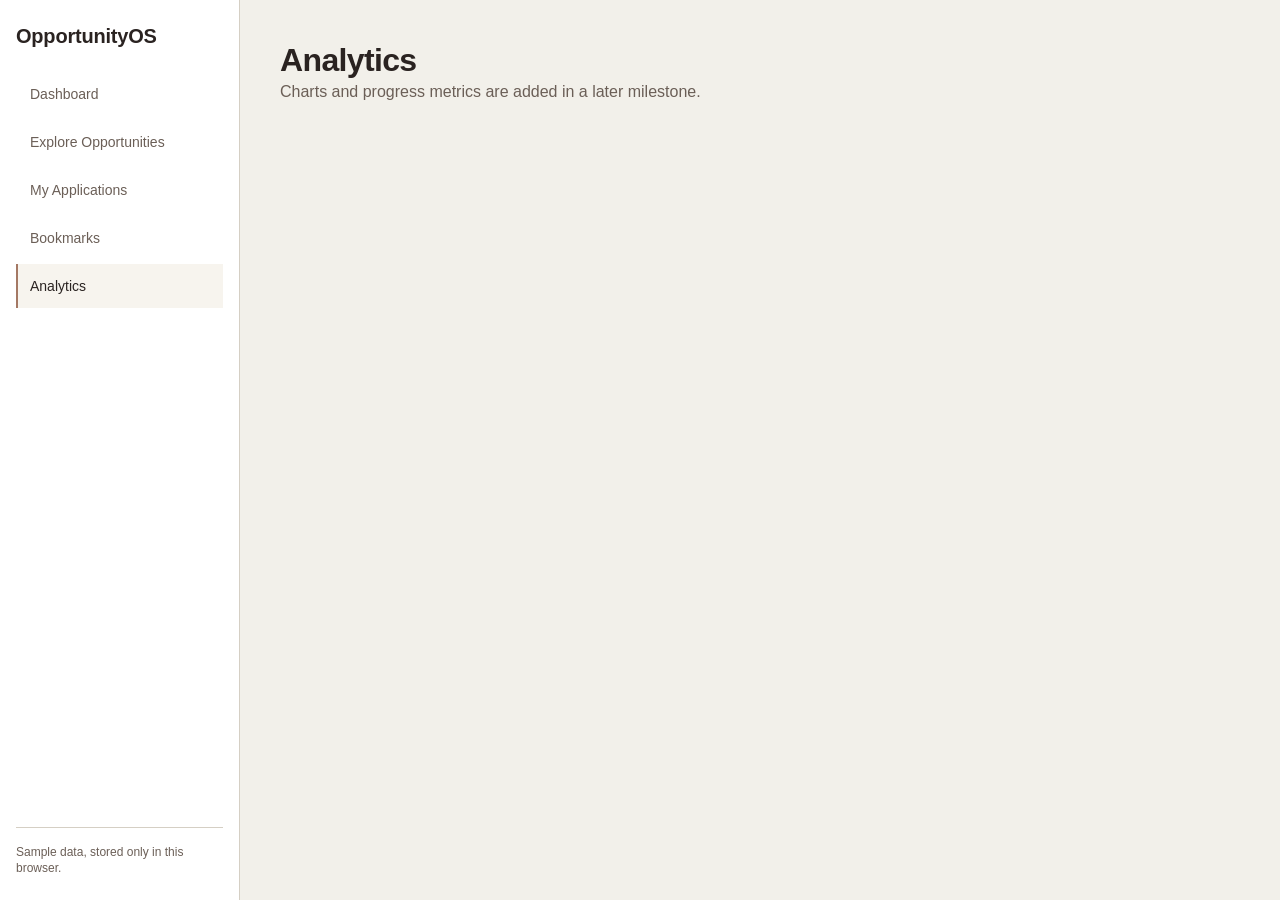
==== analytics.html @ f0fb1f3c "feat(layout): add responsive shell with sidebar and mobile drawer to all pages Give the five pages o" ====
<!DOCTYPE html>
<html lang="en">
  <head>
    <meta charset="UTF-8" />
    <meta name="viewport" content="width=device-width, initial-scale=1" />
    <title>Analytics | OpportunityOS</title>
    <meta
      name="description"
      content="Review your application progress with charts built from your own saved data."
    />

    <!-- The stylesheet uses Inter and JetBrains Mono when they are available
         and falls back to system fonts otherwise, so the site works offline.
         Optional: to load the real webfonts, uncomment these three lines.
    <link rel="preconnect" href="https://fonts.googleapis.com" />
    <link rel="preconnect" href="https://fonts.gstatic.com" crossorigin />
    <link
      href="https://fonts.googleapis.com/css2?family=Inter:wght@400;500;600&family=JetBrains+Mono:wght@400;500&display=swap"
      rel="stylesheet"
    />
    -->

    <link rel="stylesheet" href="CSS/style.css" />
  </head>

  <body>
    <!-- First focusable element on every page: lets keyboard users jump
         straight past the navigation. -->
    <a class="skip-link" href="#main-content">Skip to content</a>

    <!-- Compact top bar. Only visible below 1024px, where the sidebar is a
         drawer instead of a permanent column. -->
    <header class="app-header">
      <button
        class="menu-toggle"
        type="button"
        data-menu-toggle
        aria-controls="app-sidebar"
        aria-expanded="false"
        aria-label="Open navigation menu"
      >
        <svg
          width="18"
          height="14"
          viewBox="0 0 18 14"
          fill="none"
          aria-hidden="true"
          focusable="false"
        >
          <path
            d="M0 1h18M0 7h18M0 13h18"
            stroke="currentColor"
            stroke-width="1.5"
          />
        </svg>
      </button>

      <a class="app-header__brand" href="index.html">OpportunityOS</a>
    </header>

    <div class="app-layout">
      <!-- Main navigation. A drawer below 1024px, a 240px fixed column above. -->
      <aside class="sidebar" id="app-sidebar" aria-label="Main navigation">
        <div class="sidebar__top">
          <a class="sidebar__brand" href="index.html">OpportunityOS</a>

          <button
            class="sidebar__close"
            type="button"
            data-menu-close
            aria-label="Close navigation menu"
          >
            <svg
              width="16"
              height="16"
              viewBox="0 0 16 16"
              fill="none"
              aria-hidden="true"
              focusable="false"
            >
              <path
                d="M2 2l12 12M14 2L2 14"
                stroke="currentColor"
                stroke-width="1.5"
              />
            </svg>
          </button>
        </div>

        <nav class="sidebar__nav">
          <ul class="nav-list">
            <li>
              <a class="nav-link" href="index.html"
                >Dashboard</a
              >
            </li>
            <li>
              <a class="nav-link" href="explore.html">Explore Opportunities</a>
            </li>
            <li>
              <a class="nav-link" href="applications.html">My Applications</a>
            </li>
            <li>
              <a class="nav-link" href="bookmarks.html">Bookmarks</a>
            </li>
            <li>
              <a class="nav-link" href="analytics.html" aria-current="page">Analytics</a>
            </li>
          </ul>
        </nav>

        <p class="sidebar__note text-small text-muted">
          Sample data, stored only in this browser.
        </p>
      </aside>

      <main class="page" id="main-content">
        <h1>Analytics</h1>
        <p class="text-muted">
          Charts and progress metrics are added in a later milestone.
        </p>
      </main>
    </div>

    <!-- Dimmed backdrop for the open drawer; clicking it closes the drawer. -->
    <div class="overlay" data-overlay></div>

    <script src="js/app.js" defer></script>
  </body>
</html>
---- CSS/style.css ----
/* ==========================================================================
   OpportunityOS — main stylesheet
   --------------------------------------------------------------------------
   Milestone 1: design tokens, reset and base typography only.
   Layout, components and page styles are added in later milestones.

   How this file is organised (read top to bottom):

     1. Design tokens — structure   (spacing, layout, type, borders, layering)
     2. Design tokens — colour      (THE ONLY PLACE WITH COLOUR VALUES)
     3. Reset                       (predictable starting point for browsers)
     4. Page base                   (font settings for the whole page)
     5. Typography                  (headings, paragraphs, text utilities)
     6. Focus, selection, motion    (keyboard and reduced-motion behaviour)
     7. Responsive token overrides  (breakpoints at 768px and 1024px)
     8. Application shell           (header, sidebar, drawer, page container)
     9. Responsive shell behaviour  (drawer below 1024px, fixed sidebar above)

   Important rules for later milestones:
     * Never write a colour value (hex, rgb, hsl) outside section 2.
       Every style must use a var(--color-...) token instead.
     * This stylesheet is mobile-first: the base rules describe the mobile
       layout, and the only media queries use min-width (768px, 1024px).
   ========================================================================== */


/* ==========================================================================
   1. Design tokens — structure
   --------------------------------------------------------------------------
   These values never change when the colour palette changes.
   They come from the approved wireframe design system: an 8px rhythm with a
   4px micro step, sharp 0px corners, 1px structural borders and no shadows.
   ========================================================================== */

:root {
  /* --- Spacing scale (4px sub-grid, 8px rhythm) ------------------------ */
  --space-1: 4px;   /* micro alignment      */
  --space-2: 8px;   /* tight gaps           */
  --space-3: 12px;  /* compact padding      */
  --space-4: 16px;  /* default spacing unit */
  --space-5: 24px;  /* card padding         */
  --space-6: 32px;  /* section spacing      */
  --space-7: 40px;  /* large separation     */
  --space-8: 48px;  /* biggest separation   */

  /* --- Layout ---------------------------------------------------------- */
  --sidebar-width: 240px;  /* fixed side navigation on desktop */
  --gutter: 16px;          /* space between grid columns       */
  --page-margin: 16px;     /* outer page margin                */
  --container-max: 1440px; /* maximum content width            */

  /* --- Font families ---------------------------------------------------
     Inter and JetBrains Mono are listed first. If they are not installed and
     no webfont is loaded, the system fallbacks are used, so the site always
     works without an internet connection.                                */
  --font-sans: "Inter", -apple-system, BlinkMacSystemFont, "Segoe UI", Roboto,
    Arial, sans-serif;
  --font-mono: "JetBrains Mono", Consolas, "Courier New", monospace;

  /* --- Font sizes (mobile values; scaled up in section 7) -------------- */
  --fs-display: 24px;
  --fs-h1: 20px;
  --fs-h2: 18px;
  --fs-h3: 15px;
  --fs-body-lg: 16px;
  --fs-body: 14px;
  --fs-small: 12px;
  --fs-label: 11px;

  /* --- Line heights (aligned to the 4px vertical rhythm) --------------- */
  --lh-display: 32px;
  --lh-h1: 28px;
  --lh-h2: 24px;
  --lh-h3: 20px;
  --lh-body-lg: 24px;
  --lh-body: 20px;
  --lh-small: 16px;
  --lh-label: 14px;

  /* --- Letter spacing --------------------------------------------------- */
  --ls-display: -0.01em;
  --ls-h1: -0.01em;
  --ls-label: 0.02em;

  /* --- Font weights ----------------------------------------------------- */
  --fw-regular: 400;
  --fw-medium: 500;
  --fw-semibold: 600;

  /* --- Structure constants ---------------------------------------------- */
  --radius: 0px;         /* every corner is sharp                */
  --border: 1px;         /* standard structural border           */
  --border-strong: 2px;  /* focus ring, modal outline            */
  --duration: 150ms;     /* standard interaction transition      */

  /* --- Layering --------------------------------------------------------- */
  --z-header: 80;   /* sticky mobile header              */
  --z-overlay: 90;  /* backdrop behind the mobile drawer */
  --z-drawer: 100;  /* the sliding side navigation       */
  --z-modal: 200;   /* dialogs above everything else     */
  --z-skip: 300;    /* the "skip to content" link        */
}


/* ==========================================================================
   2. Design tokens — colour
   --------------------------------------------------------------------------
   ALL colour values for the project live in this section, and nowhere else.
   To change the whole site's look, change these declarations only.

   Final approved brand palette:
     Mocha Mousse   #a47864  — brand accent: decorative fills, borders,
                               icons and chart elements
     Ethereal Blue  #add4e0  — informational surfaces and highlights
     Moonlit Grey   #f2f0ea  — page canvas
   Supporting neutrals (approved) plus --color-accent-strong (#7a5644), the
   darker Mocha shade that is safe for small text and button labels.
   ========================================================================== */

:root {
  /* --- Surfaces -------------------------------------------------------- */
  --color-canvas: #f2f0ea;        /* Moonlit Grey: page background       */
  --color-surface: #ffffff;       /* cards, panels, inputs, table body   */
  --color-surface-alt: #ebe7de;   /* table headers, zebra rows, disabled */
  --color-surface-hover: #f7f4ee; /* hovered rows, links and nav items   */
  --color-tint: #add4e0;          /* Ethereal Blue: highlight surfaces   */

  /* --- Text and icons --------------------------------------------------- */
  --color-ink: #2a2321;           /* headings and body text              */
  --color-ink-muted: #6b5f57;     /* secondary labels, meta, placeholder */

  /* --- Lines and borders ------------------------------------------------ */
  --color-line: #d5cfc4;          /* default 1px borders and dividers    */
  --color-line-strong: #8b8175;   /* input borders, emphasis outlines    */

  /* --- Brand accent ----------------------------------------------------- */
  --color-accent: #a47864;        /* Mocha Mousse: decorative fills and
                                     large accents (3.4:1 on canvas, so it
                                     is never used for small text)        */
  --color-accent-strong: #7a5644; /* accessible Mocha: primary button
                                     fills and small accent text
                                     (6.5:1 on canvas)                    */

  /* --- Text colours for filled surfaces ---------------------------------- */
  --color-on-accent: #ffffff;     /* label on --color-accent-strong      */
  --color-on-tint: #2a2321;       /* text on Ethereal Blue (8.9:1)       */
  --color-overlay: rgba(42, 35, 33, 0.4); /* dims the page behind the drawer */

  /* --- Interaction ------------------------------------------------------- */
  --color-focus: #7a5644;         /* 2px focus-visible outline           */
}


/* ==========================================================================
   2b. Wireframe palette — documentation only, not active
   --------------------------------------------------------------------------
   The approved Stitch wireframes are grayscale. The declarations below
   reproduce that wireframe stage using the same token names, so the project
   report can show a before/after comparison.

   To preview the wireframe look: comment out the brand values in section 2
   and uncomment the corresponding declarations below (or copy this whole
   :root block over section 2, then undo with Git).

   :root {
     --color-canvas: #ffffff;
     --color-surface: #ffffff;
     --color-surface-alt: #e2e4e8;
     --color-tint: #f4f5f7;
     --color-ink: #121212;
     --color-ink-muted: #5a5d62;
     --color-line: #e2e4e8;
     --color-line-strong: #8c9097;
     --color-accent: #121212;
     --color-accent-strong: #121212;
     --color-on-accent: #ffffff;
     --color-on-tint: #121212;
     --color-focus: #121212;
   }
   ========================================================================== */


/* ==========================================================================
   3. Reset
   --------------------------------------------------------------------------
   A short, modern reset so spacing and sizing behave the same in every
   browser. Nothing here is visual design — only predictability.
   ========================================================================== */

*,
*::before,
*::after {
  box-sizing: border-box;
}

body,
h1,
h2,
h3,
h4,
p,
figure,
blockquote,
dl,
dd {
  margin: 0;
}

/* Lists are used for navigation and card lists, never as bulleted prose. */
ul,
ol {
  margin: 0;
  padding: 0;
  list-style: none;
}

img,
svg,
video {
  display: block;
  max-width: 100%;
  height: auto;
}

/* Form controls must inherit the page font instead of the browser default. */
button,
input,
select,
textarea {
  font: inherit;
  color: inherit;
}

button {
  background: none;
  border: 0;
  padding: 0;
  cursor: pointer;
}

/* Links are styled per component in later milestones (e.g. a .link class). */
a {
  color: inherit;
  text-decoration: none;
}


/* ==========================================================================
   4. Page base
   --------------------------------------------------------------------------
   Sets the canvas colour, the default text colour and the base font size of
   the document. Everything else builds on these three decisions.
   ========================================================================== */

html {
  font-size: 16px;
  -webkit-text-size-adjust: 100%;
}

body {
  background-color: var(--color-canvas);
  color: var(--color-ink);
  font-family: var(--font-sans);
  font-size: var(--fs-body-lg);
  font-weight: var(--fw-regular);
  line-height: var(--lh-body-lg);
  -webkit-font-smoothing: antialiased;
  -moz-osx-font-smoothing: grayscale;
}


/* ==========================================================================
   5. Typography
   --------------------------------------------------------------------------
   Headings and paragraphs use the token scale directly. The utility classes
   at the end of this section are the small set of text styles that pages and
   components will reuse.
   ========================================================================== */

h1,
h2,
h3,
h4 {
  font-weight: var(--fw-semibold);
  color: var(--color-ink);
}

h1 {
  font-size: var(--fs-display);
  line-height: var(--lh-display);
  letter-spacing: var(--ls-display);
}

h2 {
  font-size: var(--fs-h1);
  line-height: var(--lh-h1);
  letter-spacing: var(--ls-h1);
}

h3 {
  font-size: var(--fs-h2);
  line-height: var(--lh-h2);
}

h4 {
  font-size: var(--fs-h3);
  line-height: var(--lh-h3);
}

p {
  font-size: var(--fs-body-lg);
  line-height: var(--lh-body-lg);
}

small {
  font-size: var(--fs-small);
  line-height: var(--lh-small);
}

strong {
  font-weight: var(--fw-semibold);
}

/* --- Text utilities ---------------------------------------------------- */

/* Large page-level title. */
.text-display {
  font-size: var(--fs-display);
  line-height: var(--lh-display);
  letter-spacing: var(--ls-display);
  font-weight: var(--fw-semibold);
}

/* Normal body copy, slightly smaller than the default paragraph size. */
.text-body {
  font-size: var(--fs-body);
  line-height: var(--lh-body);
}

/* Smaller supporting copy. */
.text-small {
  font-size: var(--fs-small);
  line-height: var(--lh-small);
}

/* Uppercase technical label: badges, table headers and filter chips. */
.text-label {
  font-size: var(--fs-label);
  line-height: var(--lh-label);
  letter-spacing: var(--ls-label);
  font-weight: var(--fw-medium);
  text-transform: uppercase;
}

/* Secondary, less important text. */
.text-muted {
  color: var(--color-ink-muted);
}

/* Monospace text for metrics and technical keys. */
.text-mono {
  font-family: var(--font-mono);
  font-size: var(--fs-small);
  line-height: var(--lh-small);
}

/* Numbers that must line up in columns (table cells, chart values). */
.num {
  font-family: var(--font-mono);
  font-variant-numeric: tabular-nums;
}


/* ==========================================================================
   6. Focus, selection, motion
   --------------------------------------------------------------------------
   Keyboard users must always be able to see where they are. The 2px outline
   mirrors the wireframe's 2px focus border and only appears for keyboard
   navigation (not mouse clicks), thanks to :focus-visible.
   ========================================================================== */

:focus-visible {
  outline: var(--border-strong) solid var(--color-focus);
  outline-offset: 2px;
}

::selection {
  background-color: var(--color-tint);
  color: var(--color-on-tint);
}

/* Respect the operating system's reduced-motion setting. */
@media (prefers-reduced-motion: reduce) {
  *,
  *::before,
  *::after {
    transition-duration: 0.01ms;
    animation-duration: 0.01ms;
    animation-iteration-count: 1;
  }

  html {
    scroll-behavior: auto;
  }
}


/* ==========================================================================
   7. Responsive token overrides
   --------------------------------------------------------------------------
   Mobile-first: the base rules above describe the mobile layout. Only two
   breakpoints exist, as required by the project brief.

     Mobile  : below 768px  — 4 columns, 16px gutter, 16px margins
     Tablet  : 768px+       — 8 columns, 16px gutter, 24px margins
     Desktop : 1024px+      — 12 columns, 24px gutter, 40px margins,
                              plus the persistent 240px sidebar
   ========================================================================== */

/* --- Tablet: 768px and above ------------------------------------------ */
@media (min-width: 768px) {
  :root {
    --gutter: 16px;
    --page-margin: 24px;

    --fs-h1: 22px;
    --lh-h1: 28px;
  }
}

/* --- Desktop: 1024px and above ---------------------------------------- */
@media (min-width: 1024px) {
  :root {
    --gutter: 24px;
    --page-margin: 40px;

    --fs-display: 32px;
    --lh-display: 40px;
    --ls-display: -0.02em;

    --fs-h1: 24px;
    --lh-h1: 32px;

    --fs-h2: 20px;
    --lh-h2: 28px;
  }
}


/* ==========================================================================
   8. Application shell
   --------------------------------------------------------------------------
   Every page shares the same shell:

     .skip-link    first focusable element; jumps to the page content
     .app-header   compact top bar with the menu button (hidden on desktop)
     .sidebar      the main navigation; off-canvas on small screens
     .overlay      dims the page while the drawer is open
     .page         the content container for each page

   Mobile-first: this section describes the phone layout. The desktop grid and
   the permanently visible sidebar are in section 9.
   ========================================================================== */

/* --- Skip link -------------------------------------------------------- */

/* Hidden above the viewport until it receives keyboard focus, so keyboard
   users can jump past the navigation without seeing it otherwise. */
.skip-link {
  position: fixed;
  top: var(--space-2);
  left: var(--space-2);
  z-index: var(--z-skip);
  padding: var(--space-2) var(--space-4);
  background-color: var(--color-surface);
  color: var(--color-ink);
  border: var(--border) solid var(--color-line-strong);
  font-size: var(--fs-body);
  transform: translateY(-200%);
}

.skip-link:focus {
  transform: translateY(0);
}

/* --- Mobile header ---------------------------------------------------- */

.app-header {
  position: sticky;
  top: 0;
  z-index: var(--z-header);
  display: flex;
  align-items: center;
  gap: var(--space-3);
  min-height: 56px;
  padding: 0 var(--page-margin);
  background-color: var(--color-surface);
  border-bottom: var(--border) solid var(--color-line);
}

/* The hamburger button. 40x40px keeps it a comfortable touch target. */
.menu-toggle {
  display: inline-flex;
  align-items: center;
  justify-content: center;
  width: 40px;
  height: 40px;
  color: var(--color-ink);
  border: var(--border) solid var(--color-line);
  background-color: var(--color-surface);
}

.menu-toggle:hover {
  border-color: var(--color-line-strong);
  background-color: var(--color-surface-hover);
}

.app-header__brand {
  font-size: var(--fs-h3);
  font-weight: var(--fw-semibold);
  letter-spacing: var(--ls-h1);
  color: var(--color-ink);
}

/* --- Sidebar ---------------------------------------------------------- */

/* Off-canvas by default: parked just outside the left edge of the screen.
   `visibility: hidden` also removes it from the tab order while closed. */
.sidebar {
  position: fixed;
  top: 0;
  bottom: 0;
  left: 0;
  z-index: var(--z-drawer);
  display: flex;
  flex-direction: column;
  gap: var(--space-5);
  width: var(--sidebar-width);
  padding: var(--space-5) var(--space-4);
  overflow-y: auto;
  background-color: var(--color-surface);
  border-right: var(--border) solid var(--color-line);
  transform: translateX(-100%);
  visibility: hidden;
  /* While closed the panel must never catch a click, even for the brief
     moment it is still sliding out. */
  pointer-events: none;
  transition: transform var(--duration) ease-out,
    visibility var(--duration) ease-out;
}

/* `drawer-open` is added to <body> by js/app.js. */
body.drawer-open .sidebar {
  transform: translateX(0);
  visibility: visible;
  pointer-events: auto;
}

/* Stop the page behind the drawer from scrolling while it is open. */
body.drawer-open {
  overflow: hidden;
}

.sidebar__top {
  display: flex;
  align-items: center;
  justify-content: space-between;
  gap: var(--space-2);
}

.sidebar__brand {
  font-size: var(--fs-h2);
  font-weight: var(--fw-semibold);
  letter-spacing: var(--ls-h1);
  color: var(--color-ink);
}

/* The drawer's close button. Hidden on desktop, where the sidebar is fixed. */
.sidebar__close {
  display: inline-flex;
  align-items: center;
  justify-content: center;
  width: 36px;
  height: 36px;
  color: var(--color-ink-muted);
  border: var(--border) solid var(--color-line);
  background-color: var(--color-surface);
}

.sidebar__close:hover {
  color: var(--color-ink);
  border-color: var(--color-line-strong);
  background-color: var(--color-surface-hover);
}

.nav-list {
  display: flex;
  flex-direction: column;
  gap: var(--space-1);
}

/* Nav links are 44px tall for comfortable touch use, and the 2px left border
   is the active marker (transparent when inactive so text never shifts). */
.nav-link {
  display: flex;
  align-items: center;
  min-height: 44px;
  padding: var(--space-2) var(--space-3);
  border-left: var(--border-strong) solid transparent;
  color: var(--color-ink-muted);
  font-size: var(--fs-body);
  line-height: var(--lh-body);
}

.nav-link:hover {
  background-color: var(--color-surface-hover);
  color: var(--color-ink);
}

/* The current page, marked in the HTML with aria-current="page". */
.nav-link[aria-current="page"] {
  border-left-color: var(--color-accent);
  background-color: var(--color-surface-hover);
  color: var(--color-ink);
  font-weight: var(--fw-medium);
}

/* Small note at the bottom of the sidebar, pushed down with margin-top: auto. */
.sidebar__note {
  margin-top: auto;
  padding-top: var(--space-4);
  border-top: var(--border) solid var(--color-line);
}

/* --- Overlay ---------------------------------------------------------- */

/* The dim layer behind the drawer. It is only displayed while the drawer is
   open, so it never blocks clicks on the page when closed. */
.overlay {
  position: fixed;
  inset: 0;
  z-index: var(--z-overlay);
  display: none;
  background-color: var(--color-overlay);
  border: 0;
}

body.drawer-open .overlay {
  display: block;
}

/* --- Page container --------------------------------------------------- */

.page {
  padding: var(--space-6) var(--page-margin) var(--space-8);
}


/* ==========================================================================
   9. Responsive shell behaviour
   --------------------------------------------------------------------------
   Below 1024px the sidebar is a drawer opened from the header.
   At 1024px and above the header and close button disappear, and the sidebar
   becomes a permanent 240px column beside the page content.
   ========================================================================== */

@media (min-width: 1024px) {
  /* No hamburger needed: the navigation is always visible. */
  .app-header {
    display: none;
  }

  /* Two columns: fixed-width navigation, then the flexible content area.
     minmax(0, 1fr) stops long content from forcing the grid wider. */
  .app-layout {
    display: grid;
    grid-template-columns: var(--sidebar-width) minmax(0, 1fr);
    min-height: 100vh;
  }

  /* Back into the normal flow: a sticky column instead of a sliding panel.
     align-self: start is required for position: sticky inside a grid. */
  .sidebar {
    position: sticky;
    top: 0;
    align-self: start;
    height: 100vh;
    width: auto;
    transform: none;
    visibility: visible;
    pointer-events: auto;
  }

  .sidebar__close {
    display: none;
  }

  .overlay {
    display: none;
  }

  /* If the drawer class is left over from the mobile view, ignore it here. */
  body.drawer-open {
    overflow: auto;
  }

  .page {
    padding-top: var(--space-7);
  }
}
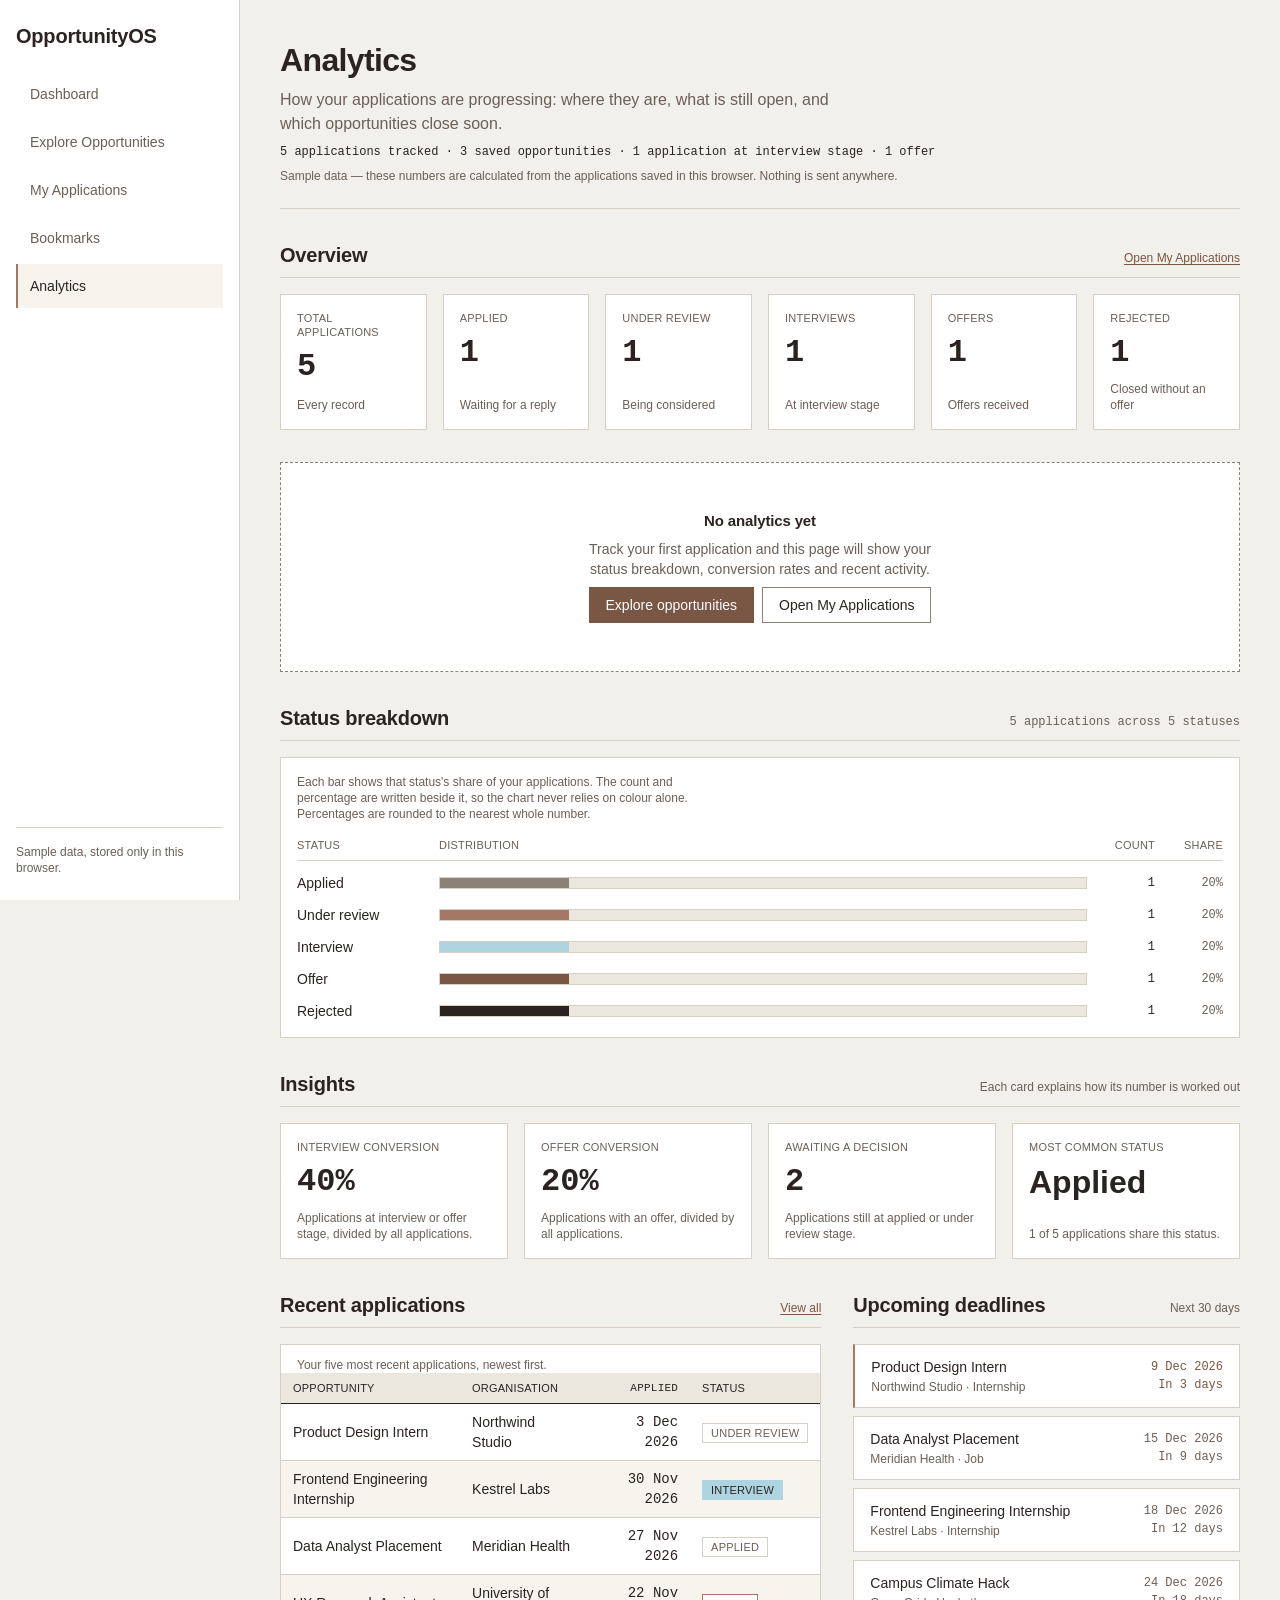
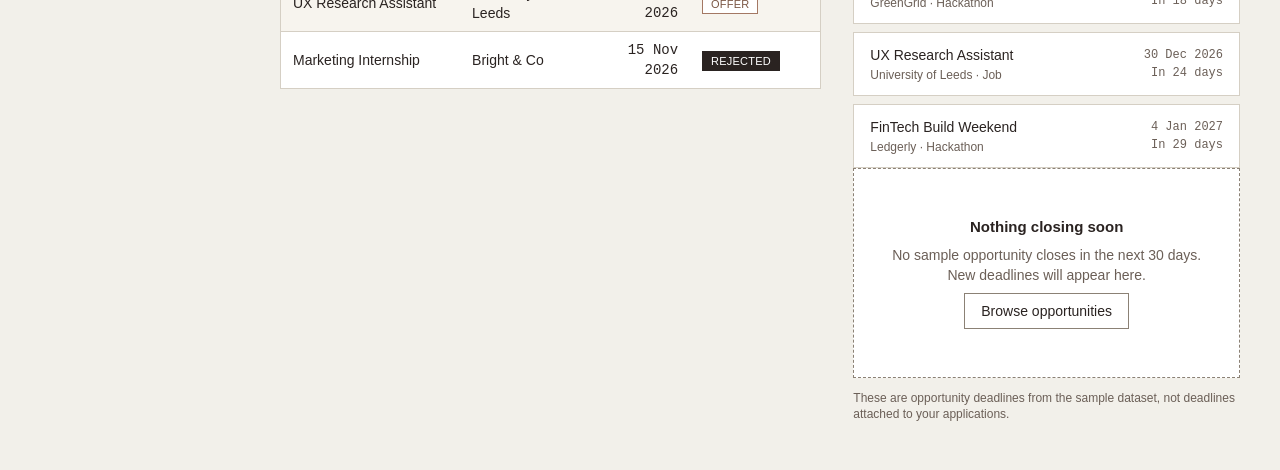
==== commit b2b9fd04: "feat(analytics): add application insights and progress dashboard Add a sixth page that calculates it" ====
--- a/analytics.html
+++ b/analytics.html
@@ -115,16 +115,237 @@
       </aside>
 
       <main class="page" id="main-content">
-        <h1>Analytics</h1>
-        <p class="text-muted">
-          Charts and progress metrics are added in a later milestone.
-        </p>
+        <!-- Every number, bar and row below is written by the analytics module
+             in js/app.js from the shared application store. -->
+        <div class="analytics" id="analytics">
+          <!-- A. Heading ------------------------------------------------ -->
+          <section class="welcome" aria-labelledby="analytics-title">
+            <h1 class="welcome__title" id="analytics-title">Analytics</h1>
+
+            <p class="welcome__text">
+              How your applications are progressing: where they are, what is
+              still open, and which opportunities close soon.
+            </p>
+
+            <p class="analytics__summary" id="analytics-summary" role="status" aria-live="polite">
+              Loading your progress…
+            </p>
+
+            <p class="text-small text-muted">
+              Sample data — these numbers are calculated from the applications
+              saved in this browser. Nothing is sent anywhere.
+            </p>
+          </section>
+
+          <!-- B. Overview statistics ------------------------------------ -->
+          <section aria-labelledby="analytics-overview-title">
+            <div class="section-head">
+              <h2 class="section-head__title" id="analytics-overview-title">
+                Overview
+              </h2>
+              <a class="section-head__link" href="applications.html"
+                >Open My Applications</a
+              >
+            </div>
+
+            <ul class="analytics-stat-grid">
+              <li class="card stat">
+                <p class="stat__label text-label">Total applications</p>
+                <p class="stat__value num" id="analytics-total">0</p>
+                <p class="stat__note text-small text-muted">Every record</p>
+              </li>
+
+              <li class="card stat">
+                <p class="stat__label text-label">Applied</p>
+                <p class="stat__value num" id="analytics-applied">0</p>
+                <p class="stat__note text-small text-muted">Waiting for a reply</p>
+              </li>
+
+              <li class="card stat">
+                <p class="stat__label text-label">Under review</p>
+                <p class="stat__value num" id="analytics-review">0</p>
+                <p class="stat__note text-small text-muted">Being considered</p>
+              </li>
+
+              <li class="card stat">
+                <p class="stat__label text-label">Interviews</p>
+                <p class="stat__value num" id="analytics-interview">0</p>
+                <p class="stat__note text-small text-muted">At interview stage</p>
+              </li>
+
+              <li class="card stat">
+                <p class="stat__label text-label">Offers</p>
+                <p class="stat__value num" id="analytics-offer">0</p>
+                <p class="stat__note text-small text-muted">Offers received</p>
+              </li>
+
+              <li class="card stat">
+                <p class="stat__label text-label">Rejected</p>
+                <p class="stat__value num" id="analytics-rejected">0</p>
+                <p class="stat__note text-small text-muted">Closed without an offer</p>
+              </li>
+            </ul>
+          </section>
+
+          <!-- C. No applications at all --------------------------------- -->
+          <div class="empty" id="analytics-empty" hidden>
+            <h2 class="empty__title">No analytics yet</h2>
+            <p class="empty__text">
+              Track your first application and this page will show your status
+              breakdown, conversion rates and recent activity.
+            </p>
+            <div class="btn-group">
+              <a class="btn btn--primary" href="explore.html"
+                >Explore opportunities</a
+              >
+              <a class="btn btn--secondary" href="applications.html"
+                >Open My Applications</a
+              >
+            </div>
+          </div>
+
+          <!-- D. Status breakdown chart -------------------------------- -->
+          <section id="analytics-chart-section" aria-labelledby="chart-title">
+            <div class="section-head">
+              <h2 class="section-head__title" id="chart-title">
+                Status breakdown
+              </h2>
+              <p class="result-count" id="chart-summary" role="status" aria-live="polite"></p>
+            </div>
+
+            <div class="chart-panel">
+              <p class="chart__caption" id="chart-caption">
+                Each bar shows that status's share of your applications. The
+                count and percentage are written beside it, so the chart never
+                relies on colour alone. Percentages are rounded to the nearest
+                whole number.
+              </p>
+
+              <!-- Column headings, hidden on phones where every row is
+                   labelled individually. -->
+              <div class="chart__head" aria-hidden="true">
+                <span>Status</span>
+                <span>Distribution</span>
+                <span class="chart__num">Count</span>
+                <span class="chart__num">Share</span>
+              </div>
+
+              <ul class="chart" id="status-chart" aria-describedby="chart-caption"></ul>
+            </div>
+          </section>
+
+          <!-- E. Insights ---------------------------------------------- -->
+          <section id="analytics-insights-section" aria-labelledby="insights-title">
+            <div class="section-head">
+              <h2 class="section-head__title" id="insights-title">
+                Insights
+              </h2>
+              <span class="text-small text-muted"
+                >Each card explains how its number is worked out</span
+              >
+            </div>
+
+            <ul class="insight-grid">
+              <li class="card insight">
+                <p class="insight__label text-label">Interview conversion</p>
+                <p class="insight__value num" id="insight-interview">—</p>
+                <p class="insight__note text-small text-muted">
+                  Applications at interview or offer stage, divided by all
+                  applications.
+                </p>
+              </li>
+
+              <li class="card insight">
+                <p class="insight__label text-label">Offer conversion</p>
+                <p class="insight__value num" id="insight-offer">—</p>
+                <p class="insight__note text-small text-muted">
+                  Applications with an offer, divided by all applications.
+                </p>
+              </li>
+
+              <li class="card insight">
+                <p class="insight__label text-label">Awaiting a decision</p>
+                <p class="insight__value num" id="insight-awaiting">0</p>
+                <p class="insight__note text-small text-muted">
+                  Applications still at applied or under review stage.
+                </p>
+              </li>
+
+              <li class="card insight">
+                <p class="insight__label text-label">Most common status</p>
+                <p class="insight__value" id="insight-common">—</p>
+                <p class="insight__note text-small text-muted" id="insight-common-note">
+                  The status the largest number of your applications share.
+                </p>
+              </li>
+            </ul>
+          </section>
+
+          <!-- F. Recent applications and upcoming deadlines ------------ -->
+          <div class="analytics-columns">
+            <section aria-labelledby="analytics-recent-title">
+              <div class="section-head">
+                <h2 class="section-head__title" id="analytics-recent-title">
+                  Recent applications
+                </h2>
+                <a class="section-head__link" href="applications.html"
+                  >View all</a
+                >
+              </div>
+
+              <div class="table-wrap" id="analytics-recent-wrap">
+                <table class="table table--compact">
+                  <caption class="table__caption">
+                    Your five most recent applications, newest first.
+                  </caption>
+                  <thead>
+                    <tr>
+                      <th scope="col">Opportunity</th>
+                      <th scope="col">Organisation</th>
+                      <th scope="col" class="table__num">Applied</th>
+                      <th scope="col">Status</th>
+                    </tr>
+                  </thead>
+                  <tbody id="analytics-recent-body"></tbody>
+                </table>
+              </div>
+            </section>
+
+            <section aria-labelledby="analytics-deadlines-title">
+              <div class="section-head">
+                <h2 class="section-head__title" id="analytics-deadlines-title">
+                  Upcoming deadlines
+                </h2>
+                <span class="text-small text-muted">Next 30 days</span>
+              </div>
+
+              <ul class="deadline-list" id="analytics-deadline-list"></ul>
+
+              <div class="empty" id="analytics-deadlines-empty" hidden>
+                <h3 class="empty__title">Nothing closing soon</h3>
+                <p class="empty__text">
+                  No sample opportunity closes in the next 30 days. New
+                  deadlines will appear here.
+                </p>
+                <a class="btn btn--secondary" href="explore.html"
+                  >Browse opportunities</a
+                >
+              </div>
+
+              <p class="text-small text-muted analytics__note">
+                These are opportunity deadlines from the sample dataset, not
+                deadlines attached to your applications.
+              </p>
+            </section>
+          </div>
+        </div>
       </main>
     </div>
 
     <!-- Dimmed backdrop for the open drawer; clicking it closes the drawer. -->
     <div class="overlay" data-overlay></div>
 
+    <script src="js/data.js" defer></script>
     <script src="js/app.js" defer></script>
   </body>
 </html>
--- a/CSS/style.css
+++ b/CSS/style.css
@@ -15,6 +15,12 @@
      7. Responsive token overrides  (breakpoints at 768px and 1024px)
      8. Application shell           (header, sidebar, drawer, page container)
      9. Responsive shell behaviour  (drawer below 1024px, fixed sidebar above)
+    10. UI components              (buttons, badges, chips, forms, cards,
+                                    tables, empty states, placeholders, modal)
+    11. Dashboard                  (welcome block, stat grid, columns,
+                                    deadline rows)
+    12. Explore                    (filter bar, card grid, modal details,
+                                    bookmark toast)
 
    Important rules for later milestones:
      * Never write a colour value (hex, rgb, hsl) outside section 2.
@@ -545,8 +551,10 @@
   /* While closed the panel must never catch a click, even for the brief
      moment it is still sliding out. */
   pointer-events: none;
-  transition: transform var(--duration) ease-out,
-    visibility var(--duration) ease-out;
+  /* Only the transform is animated. visibility flips immediately in both
+     directions so the panel is focusable the moment it opens, and its links
+     leave the tab order the moment it closes. */
+  transition: transform var(--duration) ease-out;
 }
 
 /* `drawer-open` is added to <body> by js/app.js. */
@@ -708,3 +716,1779 @@
     padding-top: var(--space-7);
   }
 }
+
+
+/* ==========================================================================
+   10. UI components
+   --------------------------------------------------------------------------
+   Reusable building blocks used by every page. Nothing here is page specific,
+   and nothing here declares a colour: every value comes from the tokens in
+   sections 1 and 2.
+
+   Components in this section:
+     10.1 Buttons
+     10.2 Badges
+     10.3 Filter chips
+     10.4 Form controls
+     10.5 Cards and panels
+     10.6 Tables
+     10.7 Empty states
+     10.8 Placeholder boxes
+     10.9 Modal
+
+   House rules for all of them: sharp 0px corners, 1px structural borders,
+   no box-shadows, generous touch targets, and a visible keyboard focus style
+   (the shared :focus-visible outline from section 6).
+   ========================================================================== */
+
+
+/* --------------------------------------------------------------------------
+   10.1 Buttons
+   --------------------------------------------------------------------------
+   Markup:
+     <button class="btn btn--primary" type="button">Save</button>
+
+   Four variants: primary, secondary, tertiary (ghost), and disabled.
+   A .btn also works on <a> when an action is really a link.
+   -------------------------------------------------------------------------- */
+
+.btn {
+  display: inline-flex;
+  align-items: center;
+  justify-content: center;
+  gap: var(--space-2);
+  min-height: 36px;
+  padding: 0 var(--space-4);
+  border: var(--border) solid transparent;
+  font-family: inherit;
+  font-size: var(--fs-body);
+  line-height: var(--lh-body);
+  font-weight: var(--fw-medium);
+  text-align: center;
+  white-space: nowrap;
+  transition: background-color var(--duration), border-color var(--duration),
+    color var(--duration);
+}
+
+/* Primary: the main action on a screen. Mocha Mousse at its accessible
+   strength, with white text (6.5:1 contrast). */
+.btn--primary {
+  background-color: var(--color-accent-strong);
+  border-color: var(--color-accent-strong);
+  color: var(--color-on-accent);
+}
+
+.btn--primary:hover {
+  background-color: var(--color-ink);
+  border-color: var(--color-ink);
+}
+
+/* Secondary: an alternative action. Outlined, so it never competes with the
+   primary button. */
+.btn--secondary {
+  background-color: var(--color-surface);
+  border-color: var(--color-line-strong);
+  color: var(--color-ink);
+}
+
+.btn--secondary:hover {
+  background-color: var(--color-surface-hover);
+  border-color: var(--color-ink);
+}
+
+/* Tertiary: low emphasis, for the third action in a group or a toolbar. */
+.btn--tertiary {
+  background-color: transparent;
+  border-color: transparent;
+  color: var(--color-ink-muted);
+}
+
+.btn--tertiary:hover {
+  background-color: var(--color-surface-hover);
+  color: var(--color-ink);
+}
+
+/* Destructive actions (remove, delete) stay monochrome: an ink outline that
+   inverts on hover. No new colour is introduced just for danger. */
+.btn--danger {
+  background-color: var(--color-surface);
+  border-color: var(--color-ink);
+  color: var(--color-ink);
+}
+
+.btn--danger:hover {
+  background-color: var(--color-ink);
+  color: var(--color-surface);
+}
+
+/* Disabled: still readable (4.9:1), but clearly inert and unclickable. */
+.btn:disabled,
+.btn.is-disabled {
+  background-color: var(--color-surface-alt);
+  border-color: var(--color-line);
+  color: var(--color-ink-muted);
+  cursor: not-allowed;
+}
+
+/* Pointer feedback is suppressed on disabled buttons. */
+.btn:disabled:hover,
+.btn.is-disabled:hover {
+  background-color: var(--color-surface-alt);
+  border-color: var(--color-line);
+  color: var(--color-ink-muted);
+}
+
+/* Full-width button, useful in narrow layouts and modal footers on phones. */
+.btn--block {
+  width: 100%;
+}
+
+/* A row of buttons that wraps instead of overflowing on small screens. */
+.btn-group {
+  display: flex;
+  flex-wrap: wrap;
+  gap: var(--space-2);
+  align-items: center;
+}
+
+
+/* --------------------------------------------------------------------------
+   10.2 Badges
+   --------------------------------------------------------------------------
+   Small uppercase status labels, also used for application stages later.
+
+   Markup:
+     <span class="badge badge--info">Closing soon</span>
+   -------------------------------------------------------------------------- */
+
+.badge {
+  display: inline-flex;
+  align-items: center;
+  gap: var(--space-1);
+  padding: 2px var(--space-2);
+  border: var(--border) solid var(--color-line);
+  background-color: var(--color-surface);
+  color: var(--color-ink-muted);
+  font-size: var(--fs-label);
+  line-height: var(--lh-label);
+  letter-spacing: var(--ls-label);
+  font-weight: var(--fw-medium);
+  text-transform: uppercase;
+  white-space: nowrap;
+}
+
+/* Neutral is the default look; the modifier makes the intent explicit. */
+.badge--neutral {
+  background-color: var(--color-surface);
+  border-color: var(--color-line);
+  color: var(--color-ink-muted);
+}
+
+/* Informational: Ethereal Blue surface with ink text (8.9:1). */
+.badge--info {
+  background-color: var(--color-tint);
+  border-color: var(--color-tint);
+  color: var(--color-on-tint);
+}
+
+/* Brand: Mocha Mousse border with the accessible Mocha text colour. */
+.badge--accent {
+  background-color: var(--color-surface);
+  border-color: var(--color-accent);
+  color: var(--color-accent-strong);
+}
+
+/* Strong: solid ink, for the most important state in a list. */
+.badge--strong {
+  background-color: var(--color-ink);
+  border-color: var(--color-ink);
+  color: var(--color-surface);
+}
+
+
+/* --------------------------------------------------------------------------
+   10.3 Filter chips
+   --------------------------------------------------------------------------
+   Chips are toggle buttons, so the selected state is stored in the HTML with
+   aria-pressed rather than in a class. Screen readers announce the state.
+
+   Markup:
+     <div class="chip-group" role="group" aria-label="Filters">
+       <button class="chip" type="button" aria-pressed="true">Internships</button>
+       <button class="chip" type="button" aria-pressed="false">Scholarships</button>
+     </div>
+   -------------------------------------------------------------------------- */
+
+.chip-group {
+  display: flex;
+  flex-wrap: wrap;
+  gap: var(--space-2);
+}
+
+.chip {
+  display: inline-flex;
+  align-items: center;
+  gap: var(--space-1);
+  min-height: 32px;
+  padding: 0 var(--space-3);
+  border: var(--border) solid var(--color-line);
+  background-color: var(--color-surface);
+  color: var(--color-ink-muted);
+  font-size: var(--fs-body);
+  line-height: var(--lh-body);
+  white-space: nowrap;
+  transition: background-color var(--duration), border-color var(--duration),
+    color var(--duration);
+}
+
+.chip:hover {
+  border-color: var(--color-line-strong);
+  color: var(--color-ink);
+}
+
+/* Selected chip: Ethereal Blue fill, Mocha outline, ink text. */
+.chip[aria-pressed="true"] {
+  background-color: var(--color-tint);
+  border-color: var(--color-accent);
+  color: var(--color-on-tint);
+  font-weight: var(--fw-medium);
+}
+
+
+/* --------------------------------------------------------------------------
+   10.4 Form controls
+   --------------------------------------------------------------------------
+   Text input, select, checkbox and radio, plus the label/hint wrapper that
+   keeps them consistent.
+
+   Markup:
+     <div class="field">
+       <label class="field__label" for="search">Search</label>
+       <input class="input" id="search" type="search" placeholder="Role or company" />
+       <p class="field__hint">Searches titles and organisations.</p>
+     </div>
+   -------------------------------------------------------------------------- */
+
+.field {
+  display: flex;
+  flex-direction: column;
+  gap: var(--space-2);
+}
+
+.field__label {
+  font-size: var(--fs-body);
+  line-height: var(--lh-body);
+  font-weight: var(--fw-medium);
+  color: var(--color-ink);
+}
+
+.field__hint {
+  font-size: var(--fs-small);
+  line-height: var(--lh-small);
+  color: var(--color-ink-muted);
+}
+
+/* Error text only appears alongside aria-invalid="true" on the control. */
+.field__error {
+  font-size: var(--fs-small);
+  line-height: var(--lh-small);
+  color: var(--color-accent-strong);
+  font-weight: var(--fw-medium);
+}
+
+/* Text input and select share one look: 36px tall, 1px strong border, and an
+   ink border plus the shared focus outline when focused.
+   The vertical padding is intentionally small so that the line height plus
+   padding stays under 36px and min-height decides the final height. */
+.input,
+.select {
+  width: 100%;
+  min-height: 36px;
+  padding: var(--space-1) var(--space-3);
+  border: var(--border) solid var(--color-line-strong);
+  background-color: var(--color-surface);
+  color: var(--color-ink);
+  font-family: inherit;
+  font-size: var(--fs-body);
+  line-height: var(--lh-body);
+  transition: border-color var(--duration), background-color var(--duration);
+}
+
+.input::placeholder {
+  color: var(--color-ink-muted);
+}
+
+.input:hover,
+.select:hover {
+  border-color: var(--color-ink);
+}
+
+.input:focus,
+.select:focus {
+  border-color: var(--color-ink);
+}
+
+/* The select keeps the native arrow, which is reliable and keyboard friendly. */
+.select {
+  padding-right: var(--space-5);
+  cursor: pointer;
+}
+
+/* Disabled controls are muted and obviously inert. */
+.input:disabled,
+.select:disabled {
+  background-color: var(--color-surface-alt);
+  border-color: var(--color-line);
+  color: var(--color-ink-muted);
+  cursor: not-allowed;
+}
+
+/* Invalid controls get a Mocha border and the error text below them. */
+.input[aria-invalid="true"],
+.select[aria-invalid="true"] {
+  border-color: var(--color-accent-strong);
+}
+
+/* --- Checkbox and radio ----------------------------------------------- */
+
+/* These keep the native control with accent-color, so the tick and dot are
+   drawn by the browser and are always correct, while still taking the brand
+   colour and the 16x16 size from the wireframe. */
+.choice {
+  display: flex;
+  align-items: flex-start;
+  gap: var(--space-2);
+  font-size: var(--fs-body);
+  line-height: var(--lh-body);
+}
+
+.choice__input {
+  flex: 0 0 auto;
+  width: 16px;
+  height: 16px;
+  margin: 2px 0 0;
+  accent-color: var(--color-accent-strong);
+  cursor: pointer;
+}
+
+.choice__label {
+  color: var(--color-ink);
+}
+
+.choice__input:disabled {
+  cursor: not-allowed;
+}
+
+.choice__input:disabled + .choice__label {
+  color: var(--color-ink-muted);
+}
+
+/* --- Laying out several fields ---------------------------------------- */
+
+/* One column on phones, two on tablets and up. */
+.form-grid {
+  display: grid;
+  grid-template-columns: 1fr;
+  gap: var(--space-4);
+}
+
+@media (min-width: 768px) {
+  .form-grid {
+    grid-template-columns: repeat(2, minmax(0, 1fr));
+  }
+}
+
+
+/* --------------------------------------------------------------------------
+   10.5 Cards and panels
+   --------------------------------------------------------------------------
+   Markup:
+     <article class="card">
+       <div class="card__header">
+         <h3 class="card__title">Product Design Intern</h3>
+         <span class="badge badge--accent">Internship</span>
+       </div>
+       <p class="card__meta">Remote — closes 20 Nov</p>
+     </article>
+   -------------------------------------------------------------------------- */
+
+.card {
+  padding: var(--space-5);
+  border: var(--border) solid var(--color-line);
+  background-color: var(--color-surface);
+}
+
+.card__header {
+  display: flex;
+  align-items: center;
+  justify-content: space-between;
+  gap: var(--space-3);
+  margin-bottom: var(--space-3);
+  padding-bottom: var(--space-3);
+  border-bottom: var(--border) solid var(--color-line);
+}
+
+.card__title {
+  font-size: var(--fs-h3);
+  line-height: var(--lh-h3);
+  font-weight: var(--fw-semibold);
+  color: var(--color-ink);
+}
+
+.card__meta {
+  font-size: var(--fs-small);
+  line-height: var(--lh-small);
+  color: var(--color-ink-muted);
+}
+
+.card__body {
+  font-size: var(--fs-body);
+  line-height: var(--lh-body);
+  color: var(--color-ink);
+}
+
+.card__footer {
+  display: flex;
+  flex-wrap: wrap;
+  align-items: center;
+  justify-content: space-between;
+  gap: var(--space-2);
+  margin-top: var(--space-4);
+  padding-top: var(--space-3);
+  border-top: var(--border) solid var(--color-line);
+}
+
+/* A flat panel for grouping content without the card's padding. */
+.panel {
+  padding: var(--space-4);
+  border: var(--border) solid var(--color-line);
+  background-color: var(--color-surface-alt);
+}
+
+/* Highlighted panel: Ethereal Blue with ink text. */
+.panel--tint {
+  background-color: var(--color-tint);
+  border-color: var(--color-tint);
+  color: var(--color-on-tint);
+}
+
+
+/* --------------------------------------------------------------------------
+   10.6 Tables
+   --------------------------------------------------------------------------
+   The wrapper scrolls horizontally on narrow screens so the page itself never
+   gains a horizontal scrollbar.
+
+   Markup:
+     <div class="table-wrap">
+       <table class="table">
+         <thead><tr><th scope="col">Role</th><th scope="col" class="table__num">Days</th></tr></thead>
+         <tbody><tr><td>Design Intern</td><td class="table__num">12</td></tr></tbody>
+       </table>
+     </div>
+   -------------------------------------------------------------------------- */
+
+.table-wrap {
+  width: 100%;
+  overflow-x: auto;
+  border: var(--border) solid var(--color-line);
+  background-color: var(--color-surface);
+}
+
+.table {
+  width: 100%;
+  border-collapse: collapse;
+  font-size: var(--fs-body);
+  line-height: var(--lh-body);
+  text-align: left;
+}
+
+.table th,
+.table td {
+  padding: var(--space-3) var(--space-4);
+  text-align: left;
+  vertical-align: middle;
+}
+
+/* Header row: tinted fill plus a 1px ink rule, straight from the wireframes. */
+.table thead th {
+  background-color: var(--color-surface-alt);
+  border-bottom: var(--border) solid var(--color-ink);
+  color: var(--color-ink);
+  font-size: var(--fs-label);
+  line-height: var(--lh-label);
+  letter-spacing: var(--ls-label);
+  font-weight: var(--fw-medium);
+  text-transform: uppercase;
+  white-space: nowrap;
+}
+
+.table tbody td {
+  border-bottom: var(--border) solid var(--color-line);
+  color: var(--color-ink);
+}
+
+/* No trailing divider under the final row. */
+.table tbody tr:last-child td {
+  border-bottom: 0;
+}
+
+/* Zebra striping keeps wide rows easy to follow. */
+.table tbody tr:nth-child(even) {
+  background-color: var(--color-surface-hover);
+}
+
+.table tbody tr:hover {
+  background-color: var(--color-surface-alt);
+}
+
+/* Right-aligned numbers in the monospace, tabular-figure style.
+   Written as .table .table__num so it outranks the base .table th rule. */
+.table .table__num {
+  text-align: right;
+  font-family: var(--font-mono);
+  font-variant-numeric: tabular-nums;
+}
+
+/* Tighter padding for dense lists. */
+.table--compact th,
+.table--compact td {
+  padding: var(--space-2) var(--space-3);
+}
+
+
+/* --------------------------------------------------------------------------
+   10.7 Empty states
+   --------------------------------------------------------------------------
+   Shown when a list, search or filter returns nothing.
+
+   Markup:
+     <div class="empty">
+       <h3 class="empty__title">No opportunities yet</h3>
+       <p class="empty__text">Adjust your filters to see more results.</p>
+       <button class="btn btn--secondary" type="button">Clear filters</button>
+     </div>
+   -------------------------------------------------------------------------- */
+
+.empty {
+  display: flex;
+  flex-direction: column;
+  align-items: center;
+  gap: var(--space-2);
+  padding: var(--space-8) var(--space-5);
+  border: var(--border) dashed var(--color-line-strong);
+  background-color: var(--color-surface);
+  text-align: center;
+}
+
+.empty__title {
+  font-size: var(--fs-h3);
+  line-height: var(--lh-h3);
+  font-weight: var(--fw-semibold);
+  color: var(--color-ink);
+}
+
+.empty__text {
+  max-width: 46ch;
+  font-size: var(--fs-body);
+  line-height: var(--lh-body);
+  color: var(--color-ink-muted);
+}
+
+
+/* --------------------------------------------------------------------------
+   10.8 Placeholder boxes
+   --------------------------------------------------------------------------
+   Stand-ins for images, charts and maps before real content exists. Both
+   treatments are pure CSS, so they need no image files.
+
+   Markup:
+     <div class="placeholder placeholder--x" role="img" aria-label="Chart placeholder"></div>
+     <div class="placeholder placeholder--hatch"></div>
+   -------------------------------------------------------------------------- */
+
+.placeholder {
+  position: relative;
+  display: flex;
+  align-items: center;
+  justify-content: center;
+  min-height: 120px;
+  border: var(--border) solid var(--color-line);
+  background-color: var(--color-surface-alt);
+  overflow: hidden;
+}
+
+/* Treatment 1: a single X corner to corner. The two gradients follow the box
+   diagonals, so the X scales with any width or height. */
+.placeholder--x {
+  background-image: linear-gradient(
+      to top right,
+      transparent calc(50% - 0.5px),
+      var(--color-line-strong) calc(50% - 0.5px),
+      var(--color-line-strong) calc(50% + 0.5px),
+      transparent calc(50% + 0.5px)
+    ),
+    linear-gradient(
+      to bottom right,
+      transparent calc(50% - 0.5px),
+      var(--color-line-strong) calc(50% - 0.5px),
+      var(--color-line-strong) calc(50% + 0.5px),
+      transparent calc(50% + 0.5px)
+    );
+}
+
+/* Treatment 2: diagonal hatch lines, 1px stroke on a 8px repeat. */
+.placeholder--hatch {
+  background-image: repeating-linear-gradient(
+    45deg,
+    transparent 0 7px,
+    var(--color-line) 7px 8px
+  );
+}
+
+/* Optional caption sitting on top of the pattern. */
+.placeholder__label {
+  position: relative;
+  padding: 2px var(--space-2);
+  background-color: var(--color-surface);
+  border: var(--border) solid var(--color-line);
+  font-size: var(--fs-label);
+  line-height: var(--lh-label);
+  letter-spacing: var(--ls-label);
+  font-weight: var(--fw-medium);
+  text-transform: uppercase;
+  color: var(--color-ink-muted);
+}
+
+
+/* --------------------------------------------------------------------------
+   10.9 Modal
+   --------------------------------------------------------------------------
+   Only the styles live here; the behaviour (open, close, focus trapping and
+   Escape) is added with the page scripts in a later milestone.
+
+   Markup:
+     <div class="modal" id="confirm" hidden>
+       <div class="modal__backdrop"></div>
+       <div class="modal__dialog" role="dialog" aria-modal="true" aria-labelledby="confirm-title">
+         <div class="modal__header">
+           <h2 class="modal__title" id="confirm-title">Remove bookmark?</h2>
+           <button class="modal__close" type="button" aria-label="Close dialog">Close</button>
+         </div>
+         <p class="modal__text">This only affects this browser.</p>
+         <div class="modal__footer">
+           <button class="btn btn--secondary" type="button">Cancel</button>
+           <button class="btn btn--primary" type="button">Remove</button>
+         </div>
+       </div>
+     </div>
+
+   The dialog is white with a 2px ink border, on a 40% ink backdrop, with no
+   blur and no shadow, exactly as the design system specifies.
+   -------------------------------------------------------------------------- */
+
+.modal {
+  position: fixed;
+  inset: 0;
+  z-index: var(--z-modal);
+  display: flex;
+  align-items: center;
+  justify-content: center;
+  padding: var(--space-4);
+}
+
+/* The hidden attribute must win over display: flex. */
+.modal[hidden] {
+  display: none;
+}
+
+.modal__backdrop {
+  position: absolute;
+  inset: 0;
+  background-color: var(--color-overlay);
+}
+
+.modal__dialog {
+  position: relative;
+  width: 100%;
+  max-width: 480px;
+  max-height: calc(100vh - var(--space-8));
+  overflow-y: auto;
+  padding: var(--space-5);
+  border: var(--border-strong) solid var(--color-ink);
+  background-color: var(--color-surface);
+}
+
+.modal__header {
+  display: flex;
+  align-items: flex-start;
+  justify-content: space-between;
+  gap: var(--space-3);
+  margin-bottom: var(--space-4);
+  padding-bottom: var(--space-3);
+  border-bottom: var(--border) solid var(--color-line);
+}
+
+.modal__title {
+  font-size: var(--fs-h2);
+  line-height: var(--lh-h2);
+  font-weight: var(--fw-semibold);
+  color: var(--color-ink);
+}
+
+.modal__close {
+  display: inline-flex;
+  align-items: center;
+  justify-content: center;
+  width: 36px;
+  height: 36px;
+  flex: 0 0 auto;
+  border: var(--border) solid var(--color-line);
+  background-color: var(--color-surface);
+  color: var(--color-ink-muted);
+  font-size: var(--fs-small);
+}
+
+.modal__close:hover {
+  border-color: var(--color-line-strong);
+  color: var(--color-ink);
+  background-color: var(--color-surface-hover);
+}
+
+.modal__text {
+  font-size: var(--fs-body);
+  line-height: var(--lh-body);
+  color: var(--color-ink-muted);
+}
+
+.modal__footer {
+  display: flex;
+  flex-wrap: wrap;
+  justify-content: flex-end;
+  gap: var(--space-2);
+  margin-top: var(--space-4);
+  padding-top: var(--space-4);
+  border-top: var(--border) solid var(--color-line);
+}
+
+/* Wider dialog and roomier padding once there is space for it. */
+@media (min-width: 768px) {
+  .modal__dialog {
+    max-width: 560px;
+    padding: var(--space-6);
+  }
+}
+
+/* The footer already wraps, so the buttons stack naturally on a narrow phone
+   without needing a desktop-first media query. */
+
+
+/* ==========================================================================
+   11. Dashboard
+   --------------------------------------------------------------------------
+   Layout for index.html only. The look of the individual pieces (cards,
+   tables, badges, buttons) still comes from section 10; this section adds the
+   page's own grid and a few small text blocks.
+
+   Mobile first: one column everywhere, two stats per row from 768px, four
+   stats per row and a two-column content area from 1024px.
+   ========================================================================== */
+
+/* The whole dashboard: a vertical stack of sections with even spacing. */
+.dashboard {
+  display: flex;
+  flex-direction: column;
+  gap: var(--space-6);
+  max-width: var(--container-max);
+}
+
+/* --- Welcome block ---------------------------------------------------- */
+
+.welcome {
+  display: flex;
+  flex-direction: column;
+  gap: var(--space-2);
+  padding-bottom: var(--space-5);
+  border-bottom: var(--border) solid var(--color-line);
+}
+
+.welcome__title {
+  max-width: 22ch;
+  color: var(--color-ink);
+}
+
+.welcome__text {
+  max-width: 62ch;
+  font-size: var(--fs-body-lg);
+  line-height: var(--lh-body-lg);
+  color: var(--color-ink-muted);
+}
+
+.welcome__actions {
+  margin-top: var(--space-3);
+}
+
+/* --- Section headings ------------------------------------------------- */
+
+/* One row: title on the left, an optional quiet link or note on the right. */
+.section-head {
+  display: flex;
+  flex-wrap: wrap;
+  align-items: baseline;
+  justify-content: space-between;
+  gap: var(--space-2);
+  margin-bottom: var(--space-4);
+  padding-bottom: var(--space-2);
+  border-bottom: var(--border) solid var(--color-line);
+}
+
+.section-head__title {
+  font-size: var(--fs-h2);
+  line-height: var(--lh-h2);
+  font-weight: var(--fw-semibold);
+  color: var(--color-ink);
+}
+
+/* "View all" style link: accessible Mocha, underlined so it is obvious. */
+.section-head__link {
+  font-size: var(--fs-small);
+  line-height: var(--lh-small);
+  font-weight: var(--fw-medium);
+  color: var(--color-accent-strong);
+  text-decoration: underline;
+  text-decoration-thickness: 1px;
+  text-underline-offset: 2px;
+}
+
+.section-head__link:hover {
+  color: var(--color-ink);
+}
+
+/* --- Stat tiles ------------------------------------------------------- */
+
+.stat-grid {
+  display: grid;
+  grid-template-columns: 1fr;
+  gap: var(--space-4);
+}
+
+/* .card.stat so this padding wins over the card default without !important. */
+.card.stat {
+  display: flex;
+  flex-direction: column;
+  gap: var(--space-2);
+  padding: var(--space-4);
+}
+
+.stat__label {
+  color: var(--color-ink-muted);
+}
+
+.stat__value {
+  font-size: var(--fs-display);
+  line-height: var(--lh-display);
+  font-weight: var(--fw-semibold);
+  color: var(--color-ink);
+}
+
+/* Pushes the caption to the bottom so all four tiles line up. */
+.stat__note {
+  margin-top: auto;
+}
+
+/* --- Two-column content area ------------------------------------------ */
+
+.dash-columns {
+  display: grid;
+  grid-template-columns: 1fr;
+  gap: var(--space-6);
+}
+
+/* Grid items default to min-width: auto, which lets a wide table push its
+   column wider than the screen. min-width: 0 lets the table scroll inside its
+   own .table-wrap instead of widening the page. */
+.dash-columns > * {
+  min-width: 0;
+}
+
+/* --- Deadline rows ---------------------------------------------------- */
+
+.deadline-list {
+  display: flex;
+  flex-direction: column;
+  gap: var(--space-2);
+}
+
+.deadline {
+  display: flex;
+  align-items: center;
+  justify-content: space-between;
+  gap: var(--space-3);
+  padding: var(--space-3) var(--space-4);
+  border: var(--border) solid var(--color-line);
+  background-color: var(--color-surface);
+}
+
+.deadline__main {
+  display: flex;
+  flex-direction: column;
+  gap: 2px;
+  min-width: 0;
+}
+
+.deadline__title {
+  font-size: var(--fs-body);
+  line-height: var(--lh-body);
+  font-weight: var(--fw-medium);
+  color: var(--color-ink);
+}
+
+.deadline__meta {
+  font-size: var(--fs-small);
+  line-height: var(--lh-small);
+  color: var(--color-ink-muted);
+}
+
+.deadline__date {
+  display: flex;
+  flex-direction: column;
+  align-items: flex-end;
+  gap: 2px;
+  flex: 0 0 auto;
+  font-family: var(--font-mono);
+  font-size: var(--fs-small);
+  line-height: var(--lh-small);
+  color: var(--color-ink-muted);
+  text-align: right;
+  white-space: nowrap;
+}
+
+/* Urgent rows are marked with a Mocha edge and a stronger countdown, not a
+   second colour. A 3.4:1 accent used as a decorative edge is fine. */
+.deadline--urgent {
+  border-left: var(--border-strong) solid var(--color-accent);
+}
+
+.deadline--urgent .deadline__date {
+  color: var(--color-accent-strong);
+  font-weight: var(--fw-medium);
+}
+
+/* --- Table caption ---------------------------------------------------- */
+
+/* The caption explains the table for screen readers; it is styled as quiet
+   supporting text rather than a headline. */
+.table__caption {
+  padding: var(--space-3) var(--space-4) 0;
+  text-align: left;
+  font-size: var(--fs-small);
+  line-height: var(--lh-small);
+  color: var(--color-ink-muted);
+}
+
+/* --- Breakpoints ------------------------------------------------------ */
+
+/* Tablet: two stats per row. */
+@media (min-width: 768px) {
+  .stat-grid {
+    grid-template-columns: repeat(2, minmax(0, 1fr));
+  }
+}
+
+/* Desktop: four stats per row, and applications beside deadlines. */
+@media (min-width: 1024px) {
+  .stat-grid {
+    grid-template-columns: repeat(4, minmax(0, 1fr));
+  }
+
+  .dash-columns {
+    grid-template-columns: minmax(0, 1.4fr) minmax(0, 1fr);
+  }
+}
+
+
+/* ==========================================================================
+   12. Explore
+   --------------------------------------------------------------------------
+   Layout for explore.html only. Cards, chips, inputs, buttons, the modal and
+   the empty state all come from section 10; this section adds the filter bar,
+   the card grid, the modal detail list and the bookmark confirmation.
+
+   Mobile first: one column everywhere, two columns from 768px, three from
+   1024px.
+   ========================================================================== */
+
+.explore {
+  display: flex;
+  flex-direction: column;
+  gap: var(--space-6);
+  max-width: var(--container-max);
+}
+
+/* --- Filter bar ------------------------------------------------------- */
+
+.filters {
+  display: flex;
+  flex-direction: column;
+  gap: var(--space-4);
+  padding: var(--space-4);
+  border: var(--border) solid var(--color-line);
+  background-color: var(--color-surface);
+}
+
+.filters__title {
+  margin: 0;
+}
+
+.filters__row {
+  display: grid;
+  grid-template-columns: 1fr;
+  gap: var(--space-3);
+}
+
+.filters__group {
+  display: flex;
+  flex-direction: column;
+  gap: var(--space-2);
+}
+
+.filters__group .field__label {
+  margin: 0;
+}
+
+/* The clear button sits on the left on phones and on the right once there is
+   room, matching the rest of the forms. */
+.filters__actions {
+  display: flex;
+  justify-content: flex-start;
+}
+
+/* --- Result count ----------------------------------------------------- */
+
+.result-count {
+  margin: 0;
+  font-family: var(--font-mono);
+  font-size: var(--fs-small);
+  line-height: var(--lh-small);
+  color: var(--color-ink-muted);
+}
+
+/* --- Opportunity cards ------------------------------------------------ */
+
+.opportunity-grid {
+  display: grid;
+  grid-template-columns: 1fr;
+  gap: var(--space-4);
+}
+
+/* The grid is hidden with the hidden attribute when nothing matches. */
+.opportunity-grid[hidden] {
+  display: none;
+}
+
+/* Grid items default to min-width: auto; this keeps long words from widening
+   the page on small screens. */
+.opportunity-grid > * {
+  min-width: 0;
+}
+
+.opportunity-card {
+  display: flex;
+  flex-direction: column;
+  gap: var(--space-2);
+  padding: var(--space-4);
+}
+
+.opportunity-card .card__header {
+  align-items: flex-start;
+  margin-bottom: var(--space-1);
+  padding-bottom: var(--space-2);
+}
+
+.opportunity-card__org {
+  font-size: var(--fs-body);
+  line-height: var(--lh-body);
+  font-weight: var(--fw-medium);
+  color: var(--color-ink);
+}
+
+.opportunity-card__meta {
+  font-size: var(--fs-small);
+  line-height: var(--lh-small);
+  color: var(--color-ink-muted);
+}
+
+.opportunity-card__summary {
+  font-size: var(--fs-body);
+  line-height: var(--lh-body);
+  color: var(--color-ink);
+}
+
+.opportunity-card__deadline {
+  display: flex;
+  flex-wrap: wrap;
+  align-items: baseline;
+  gap: var(--space-1);
+  font-family: var(--font-mono);
+  font-size: var(--fs-small);
+  line-height: var(--lh-small);
+  color: var(--color-ink-muted);
+}
+
+/* Pushes the two card actions to the bottom, so cards in a row line up. */
+.opportunity-card .card__footer {
+  margin-top: auto;
+  padding-top: var(--space-3);
+}
+
+/* A saved card's button is visibly different, not just announced. */
+.opportunity-card .btn[aria-pressed="true"] {
+  background-color: var(--color-tint);
+  border-color: var(--color-accent);
+  color: var(--color-on-tint);
+}
+
+/* --- Modal detail list ------------------------------------------------ */
+
+.details {
+  display: grid;
+  grid-template-columns: 1fr;
+  gap: var(--space-2) var(--space-4);
+  margin: var(--space-4) 0 0;
+}
+
+.details dt {
+  font-size: var(--fs-label);
+  line-height: var(--lh-label);
+  letter-spacing: var(--ls-label);
+  font-weight: var(--fw-medium);
+  text-transform: uppercase;
+  color: var(--color-ink-muted);
+}
+
+.details dd {
+  margin: 0 0 var(--space-2);
+  font-size: var(--fs-body);
+  line-height: var(--lh-body);
+  color: var(--color-ink);
+}
+
+/* --- Bookmark confirmation ------------------------------------------- */
+
+/* Always in the DOM so screen readers announce changes; it only becomes
+   visible for a few seconds after a bookmark is added or removed. */
+.toast {
+  position: fixed;
+  left: 50%;
+  bottom: var(--space-5);
+  z-index: var(--z-modal);
+  max-width: calc(100% - var(--space-8));
+  margin: 0;
+  padding: var(--space-2) var(--space-4);
+  border: var(--border) solid var(--color-accent-strong);
+  background-color: var(--color-ink);
+  color: var(--color-surface);
+  font-size: var(--fs-small);
+  line-height: var(--lh-small);
+  text-align: center;
+  transform: translate(-50%, var(--space-2));
+  opacity: 0;
+  pointer-events: none;
+  transition: opacity var(--duration), transform var(--duration);
+}
+
+.toast.is-visible {
+  opacity: 1;
+  transform: translate(-50%, 0);
+}
+
+/* --- Breakpoints ------------------------------------------------------ */
+
+@media (min-width: 768px) {
+  .filters__row {
+    grid-template-columns: minmax(0, 2fr) minmax(0, 1fr);
+  }
+
+  .filters__actions {
+    justify-content: flex-end;
+  }
+
+  .opportunity-grid {
+    grid-template-columns: repeat(2, minmax(0, 1fr));
+  }
+
+  .details {
+    grid-template-columns: 150px minmax(0, 1fr);
+  }
+
+  .details dd {
+    margin-bottom: 0;
+  }
+}
+
+@media (min-width: 1024px) {
+  .opportunity-grid {
+    grid-template-columns: repeat(3, minmax(0, 1fr));
+  }
+}
+
+
+/* ==========================================================================
+   13. My Applications
+   --------------------------------------------------------------------------
+   Layout for applications.html only. Cards, badges, buttons, form controls,
+   the modal, the toast and the empty state all come from section 10; this
+   section adds the overview grid, the application rows, the add-application
+   form and the label that is only read out by a screen reader.
+
+   Mobile first: the overview is two tiles across (Total spans the row) and
+   every row stacks. At 768px the overview is three across and each row
+   becomes four columns; at 1024px the overview shows all five tiles.
+   ========================================================================== */
+
+.applications {
+  display: flex;
+  flex-direction: column;
+  gap: var(--space-6);
+  max-width: var(--container-max);
+}
+
+/* --- Heading ---------------------------------------------------------- */
+
+/* The live count under the page description. Tabular figures keep it steady
+   as the number of applications changes. */
+.applications__count {
+  margin: 0;
+  font-family: var(--font-mono);
+  font-variant-numeric: tabular-nums;
+  font-size: var(--fs-small);
+  line-height: var(--lh-small);
+  font-weight: var(--fw-medium);
+  color: var(--color-ink);
+}
+
+/* --- Overview cards --------------------------------------------------- */
+
+.overview-grid {
+  display: grid;
+  grid-template-columns: repeat(2, minmax(0, 1fr));
+  gap: var(--space-4);
+}
+
+/* Grid items default to min-width: auto, which lets a long word widen the
+   grid; min-width: 0 keeps the tiles inside the screen. */
+.overview-grid > * {
+  min-width: 0;
+}
+
+/* Total is the headline number, so it takes the whole row on phones, where
+   there are only two columns. */
+.overview-grid .overview-total {
+  grid-column: 1 / -1;
+}
+
+/* --- Application list ------------------------------------------------- */
+
+.application-list {
+  display: flex;
+  flex-direction: column;
+  gap: var(--space-2);
+}
+
+/* The list is hidden with the hidden attribute when nothing matches. */
+.application-list[hidden] {
+  display: none;
+}
+
+/* One row layout for every screen size. On a phone it reads top to bottom:
+   title, then date and status, then the status control. */
+.application-row {
+  display: grid;
+  grid-template-columns: minmax(0, 1fr) auto;
+  grid-template-areas:
+    "main main"
+    "date status"
+    "control control";
+  align-items: center;
+  gap: var(--space-2) var(--space-3);
+  padding: var(--space-4);
+  border: var(--border) solid var(--color-line);
+  background-color: var(--color-surface);
+}
+
+.application-row__main {
+  grid-area: main;
+  display: flex;
+  flex-direction: column;
+  gap: 2px;
+  min-width: 0;
+}
+
+.application-row__title {
+  font-size: var(--fs-body);
+  line-height: var(--lh-body);
+  font-weight: var(--fw-semibold);
+  color: var(--color-ink);
+  /* Long unbroken titles wrap instead of widening the page. */
+  overflow-wrap: anywhere;
+}
+
+.application-row__org {
+  font-size: var(--fs-small);
+  line-height: var(--lh-small);
+  color: var(--color-ink-muted);
+}
+
+/* Date column: a quiet label plus a machine-readable <time>. */
+.application-row__date {
+  grid-area: date;
+  display: flex;
+  flex-wrap: wrap;
+  align-items: baseline;
+  gap: var(--space-1);
+  margin: 0;
+  font-family: var(--font-mono);
+  font-size: var(--fs-small);
+  line-height: var(--lh-small);
+  color: var(--color-ink-muted);
+  white-space: nowrap;
+}
+
+/* The "Applied" caption stays in the UI font, so it does not read as a
+   value. */
+.application-row__date-label {
+  font-family: var(--font-sans);
+  font-size: var(--fs-label);
+  line-height: var(--lh-label);
+  letter-spacing: var(--ls-label);
+  font-weight: var(--fw-medium);
+  text-transform: uppercase;
+  color: var(--color-ink-muted);
+}
+
+.application-row__status {
+  grid-area: status;
+  justify-self: end;
+}
+
+/* Status control: the dropdown fills its column, and the badge above it
+   already shows the current value, so the label is for assistive tech only. */
+.application-row__control {
+  grid-area: control;
+  min-width: 0;
+}
+
+.application-row__label {
+  position: absolute;
+  width: 1px;
+  height: 1px;
+  margin: -1px;
+  padding: 0;
+  overflow: hidden;
+  clip: rect(0 0 0 0);
+  clip-path: inset(50%);
+  white-space: nowrap;
+  border: 0;
+}
+
+.application-row__select {
+  min-height: 36px;
+  font-size: var(--fs-small);
+}
+
+/* --- Add application form --------------------------------------------- */
+
+.application-form {
+  display: flex;
+  flex-direction: column;
+  gap: var(--space-4);
+}
+
+/* Inside the dialog the footer belongs to the form, not to .modal__dialog, so
+   it needs its own top spacing. */
+.application-form .modal__footer {
+  margin-top: var(--space-2);
+}
+
+/* Duplicate and unexpected problems appear above the fields, with a Mocha
+   border so they are never missed. */
+.form-error {
+  margin: 0;
+  padding: var(--space-3);
+  border: var(--border) solid var(--color-accent-strong);
+  background-color: var(--color-surface);
+  color: var(--color-accent-strong);
+  font-size: var(--fs-small);
+  line-height: var(--lh-small);
+  font-weight: var(--fw-medium);
+}
+
+.form-error[hidden] {
+  display: none;
+}
+
+/* --- Breakpoints ------------------------------------------------------ */
+
+/* Tablet: three overview tiles per row, and rows become four columns:
+   details, date, badge, status control. */
+@media (min-width: 768px) {
+  .overview-grid {
+    grid-template-columns: repeat(3, minmax(0, 1fr));
+  }
+
+  .overview-grid .overview-total {
+    grid-column: auto;
+  }
+
+  .application-row {
+    grid-template-columns: minmax(0, 1fr) auto auto 168px;
+    grid-template-areas: "main date status control";
+    gap: var(--space-3);
+  }
+
+  .application-row__date {
+    flex-direction: column;
+    align-items: flex-start;
+    gap: 2px;
+  }
+}
+
+/* Desktop: all five overview tiles across, and a wider status control. */
+@media (min-width: 1024px) {
+  .overview-grid {
+    grid-template-columns: repeat(5, minmax(0, 1fr));
+  }
+
+  .application-row {
+    grid-template-columns: minmax(0, 1fr) auto auto 190px;
+  }
+}
+
+
+/* ==========================================================================
+   14. Bookmarks
+   --------------------------------------------------------------------------
+   Layout for bookmarks.html only. The card grid, cards, badges, chips, form
+   controls, modal, empty states and toast all come from sections 10 and 12;
+   this section adds the page wrapper, the live saved count, the filter row
+   with three controls, and a footer that fits three actions.
+
+   Mobile first: the filter fields stack and the card actions take a full row
+   each. From 768px the three filters sit side by side and the actions share
+   one line.
+   ========================================================================== */
+
+.bookmarks {
+  display: flex;
+  flex-direction: column;
+  gap: var(--space-6);
+  max-width: var(--container-max);
+}
+
+/* --- Live saved count ------------------------------------------------ */
+
+/* Tabular figures keep the number steady as bookmarks are removed. */
+.bookmarks__count {
+  margin: 0;
+  font-family: var(--font-mono);
+  font-variant-numeric: tabular-nums;
+  font-size: var(--fs-small);
+  line-height: var(--lh-small);
+  font-weight: var(--fw-medium);
+  color: var(--color-ink);
+}
+
+/* --- Filter row -------------------------------------------------------
+   Search, location and work mode in one row from 768px. The type chips stay
+   in their own group below, exactly as they are on Explore. */
+
+.bookmark-filters__row {
+  display: grid;
+  grid-template-columns: 1fr;
+  gap: var(--space-3);
+}
+
+/* --- Card actions -----------------------------------------------------
+   Three actions per card instead of two, and their labels are long, so each
+   one takes a full line at every width. That keeps the buttons the same size
+   whether a card is 218px wide at 1024px or 357px wide at 1440px. */
+
+.bookmark-card .card__footer {
+  justify-content: flex-start;
+  align-items: stretch;
+}
+
+.bookmark-card .card__footer .btn {
+  flex: 1 1 100%;
+}
+
+/* --- Breakpoints ------------------------------------------------------ */
+
+@media (min-width: 768px) {
+  .bookmark-filters__row {
+    grid-template-columns: minmax(0, 2fr) minmax(0, 1fr) minmax(0, 1fr);
+  }
+}
+
+
+/* ==========================================================================
+   15. Analytics
+   --------------------------------------------------------------------------
+   Layout for analytics.html only. The stat cards, badges, table, deadlines
+   and empty states come from earlier sections; this section adds the six-card
+   overview, the CSS bar chart, the insight cards and the two-column lower
+   area.
+
+   The chart is plain boxes: a track with a filled bar whose width is set by
+   js/app.js as a percentage. No canvas, SVG or library is involved, and the
+   count and percentage are always written next to the bar, so nothing depends
+   on colour or length alone.
+
+   Mobile first: cards two across, chart rows stacked (label, count and share,
+   then the bar), insights one across. From 768px the overview has three
+   columns, the chart gains column headings, and insights pair up. At 1024px
+   the overview shows all six and the lower area becomes two columns.
+   ========================================================================== */
+
+.analytics {
+  display: flex;
+  flex-direction: column;
+  gap: var(--space-6);
+  max-width: var(--container-max);
+}
+
+/* Live summary under the page description. */
+.analytics__summary {
+  margin: 0;
+  font-family: var(--font-mono);
+  font-variant-numeric: tabular-nums;
+  font-size: var(--fs-small);
+  line-height: var(--lh-small);
+  font-weight: var(--fw-medium);
+  color: var(--color-ink);
+}
+
+/* Honest note under the deadline list. */
+.analytics__note {
+  margin-top: var(--space-3);
+}
+
+/* --- Overview cards --------------------------------------------------- */
+
+.analytics-stat-grid {
+  display: grid;
+  grid-template-columns: repeat(2, minmax(0, 1fr));
+  gap: var(--space-4);
+}
+
+.analytics-stat-grid > * {
+  min-width: 0;
+}
+
+/* --- Status breakdown chart ------------------------------------------ */
+
+.chart-panel {
+  padding: var(--space-4);
+  border: var(--border) solid var(--color-line);
+  background-color: var(--color-surface);
+}
+
+.chart__caption {
+  max-width: 62ch;
+  margin: 0 0 var(--space-4);
+  font-size: var(--fs-small);
+  line-height: var(--lh-small);
+  color: var(--color-ink-muted);
+}
+
+/* Column headings are only useful once the row is wide enough. */
+.chart__head {
+  display: none;
+}
+
+.chart {
+  display: flex;
+  flex-direction: column;
+  gap: var(--space-3);
+}
+
+/* Phones: name, count and share on one line, the bar underneath. */
+.chart__row {
+  display: grid;
+  grid-template-columns: minmax(0, 1fr) auto auto;
+  grid-template-areas:
+    "label value percent"
+    "track track track";
+  align-items: center;
+  gap: var(--space-1) var(--space-3);
+}
+
+.chart__label {
+  grid-area: label;
+  font-size: var(--fs-body);
+  line-height: var(--lh-body);
+  font-weight: var(--fw-medium);
+  color: var(--color-ink);
+}
+
+/* The unfilled part of the bar is a bordered track, so even 0% is visible. */
+.chart__track {
+  grid-area: track;
+  height: 12px;
+  border: var(--border) solid var(--color-line);
+  background-color: var(--color-surface-alt);
+  overflow: hidden;
+}
+
+.chart__bar {
+  display: block;
+  height: 100%;
+  background-color: var(--color-line-strong);
+  transition: width var(--duration) ease-out;
+}
+
+/* One palette token per status. Colour is a decoration only: the text beside
+   each bar carries the same information. */
+.chart__bar--applied {
+  background-color: var(--color-line-strong);
+}
+
+.chart__bar--under-review {
+  background-color: var(--color-accent);
+}
+
+.chart__bar--interview {
+  background-color: var(--color-tint);
+}
+
+.chart__bar--offer {
+  background-color: var(--color-accent-strong);
+}
+
+.chart__bar--rejected {
+  background-color: var(--color-ink);
+}
+
+.chart__value,
+.chart__percent {
+  font-size: var(--fs-small);
+  line-height: var(--lh-small);
+  text-align: right;
+}
+
+.chart__value {
+  grid-area: value;
+  color: var(--color-ink);
+}
+
+.chart__percent {
+  grid-area: percent;
+  min-width: 4ch;
+  color: var(--color-ink-muted);
+}
+
+/* --- Insight cards ----------------------------------------------------- */
+
+.insight-grid {
+  display: grid;
+  grid-template-columns: 1fr;
+  gap: var(--space-4);
+}
+
+.insight-grid > * {
+  min-width: 0;
+}
+
+/* .card.insight so this padding wins over the card default without
+   !important. */
+.card.insight {
+  display: flex;
+  flex-direction: column;
+  gap: var(--space-2);
+  padding: var(--space-4);
+}
+
+.insight__label {
+  color: var(--color-ink-muted);
+}
+
+.insight__value {
+  font-size: var(--fs-display);
+  line-height: var(--lh-display);
+  font-weight: var(--fw-semibold);
+  color: var(--color-ink);
+}
+
+/* Pushes the explanation to the bottom so cards in a row line up. */
+.insight__note {
+  margin-top: auto;
+}
+
+/* --- Lower area -------------------------------------------------------- */
+
+.analytics-columns {
+  display: grid;
+  grid-template-columns: 1fr;
+  gap: var(--space-6);
+}
+
+/* Grid items default to min-width: auto, which lets the table widen its
+   column instead of scrolling inside .table-wrap. */
+.analytics-columns > * {
+  min-width: 0;
+}
+
+/* --- Breakpoints ------------------------------------------------------ */
+
+@media (min-width: 768px) {
+  .analytics-stat-grid {
+    grid-template-columns: repeat(3, minmax(0, 1fr));
+  }
+
+  /* Headings and every row share the same four columns. */
+  .chart__head,
+  .chart__row {
+    grid-template-columns: 130px minmax(0, 1fr) 56px 56px;
+  }
+
+  .chart__head {
+    display: grid;
+    grid-template-areas: "label track value percent";
+    gap: var(--space-3);
+    margin-bottom: var(--space-3);
+    padding-bottom: var(--space-2);
+    border-bottom: var(--border) solid var(--color-line);
+    font-size: var(--fs-label);
+    line-height: var(--lh-label);
+    letter-spacing: var(--ls-label);
+    font-weight: var(--fw-medium);
+    text-transform: uppercase;
+    color: var(--color-ink-muted);
+  }
+
+  .chart__head .chart__num {
+    text-align: right;
+  }
+
+  .chart__row {
+    grid-template-areas: "label track value percent";
+  }
+
+  .insight-grid {
+    grid-template-columns: repeat(2, minmax(0, 1fr));
+  }
+}
+
+@media (min-width: 1024px) {
+  .analytics-stat-grid {
+    grid-template-columns: repeat(6, minmax(0, 1fr));
+  }
+
+  .insight-grid {
+    grid-template-columns: repeat(4, minmax(0, 1fr));
+  }
+
+  .analytics-columns {
+    grid-template-columns: minmax(0, 1.4fr) minmax(0, 1fr);
+  }
+}
